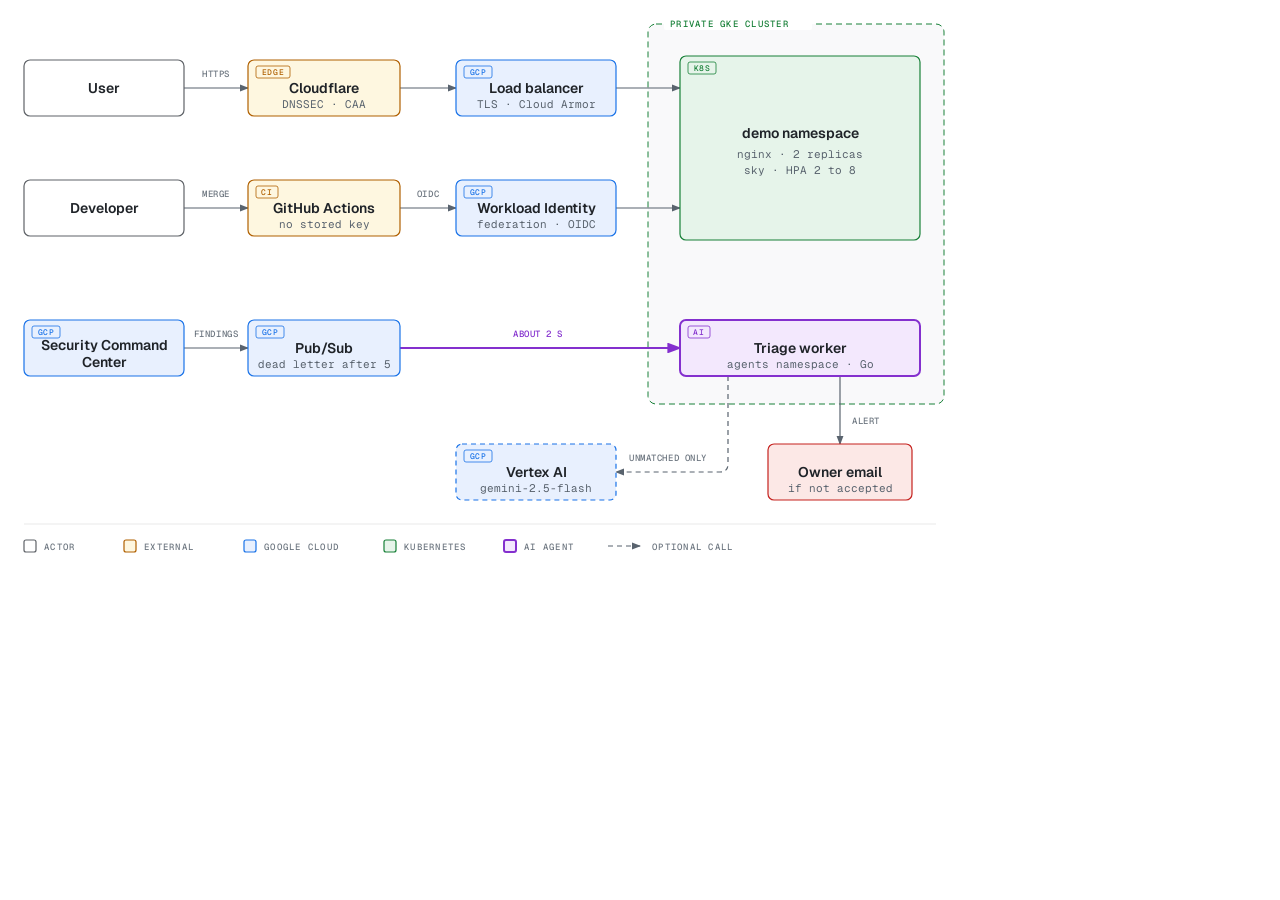
==== scripts/diagrams/overview.html @ 0a09ac09 "docs: lead the README with the triage agent, its speed and its results Co-Authored-By: Claude Opus 5" ====
<!DOCTYPE html>
<html lang="en">
<head>
<meta charset="UTF-8">
<title>Platform overview</title>
<link rel="stylesheet" href="theme.css">
</head>
<body>
<svg viewBox="0 32 960 568" width="960" height="568" xmlns="http://www.w3.org/2000/svg" role="img" aria-labelledby="overview-title overview-desc">
  <title id="overview-title">Platform overview</title>
  <desc id="overview-desc">Users reach the demo namespace through Cloudflare and a Google load balancer, a developer deploys to it through GitHub Actions and Workload Identity Federation, and Security Command Center findings reach the triage worker in the agents namespace, which calls Vertex AI for unmatched findings and alerts the owner.</desc>
  <defs>
    <marker id="arrow" markerWidth="8" markerHeight="6" refX="7" refY="3" orient="auto"><polygon class="mk" points="0 0, 8 3, 0 6"/></marker>
    <marker id="arrow-ai" markerWidth="8" markerHeight="6" refX="7" refY="3" orient="auto"><polygon class="mk ai" points="0 0, 8 3, 0 6"/></marker>
  </defs>
  <rect class="bg" y="32" width="960" height="568"/>

  <!-- Zone -->
  <rect class="zone" x="648" y="56" width="296" height="380" rx="8"/>
  <rect class="mask" x="664" y="50" width="148" height="12" rx="2"/>
  <text class="zonet" x="670" y="59">PRIVATE GKE CLUSTER</text>

  <!-- Arrows: serving -->
  <line class="a" x1="184" y1="120" x2="248" y2="120"/>
  <line class="a" x1="400" y1="120" x2="456" y2="120"/>
  <line class="a" x1="616" y1="120" x2="680" y2="120"/>
  <!-- Arrows: delivery -->
  <line class="a" x1="184" y1="240" x2="248" y2="240"/>
  <line class="a" x1="400" y1="240" x2="456" y2="240"/>
  <line class="a" x1="616" y1="240" x2="680" y2="240"/>
  <!-- Arrows: triage -->
  <line class="a" x1="184" y1="380" x2="248" y2="380"/>
  <line class="a ai" x1="400" y1="380" x2="680" y2="380"/>
  <path class="a dashed" d="M 728,408 V 496 Q 728,504 720,504 H 616"/>
  <line class="a" x1="840" y1="408" x2="840" y2="476"/>

  <!-- Arrow labels -->
  <rect class="mask" x="197" y="99" width="38" height="13" rx="2"/>
  <text class="lbl" x="216" y="109">HTTPS</text>
  <rect class="mask" x="197" y="219" width="38" height="13" rx="2"/>
  <text class="lbl" x="216" y="229">MERGE</text>
  <rect class="mask" x="412" y="219" width="32" height="13" rx="2"/>
  <text class="lbl" x="428" y="229">OIDC</text>
  <rect class="mask" x="190" y="359" width="52" height="13" rx="2"/>
  <text class="lbl" x="216" y="369">FINDINGS</text>
  <rect class="mask" x="508" y="359" width="60" height="13" rx="2"/>
  <text class="lbl ai" x="538" y="369">ABOUT 2 S</text>
  <rect class="mask" x="624" y="483" width="88" height="13" rx="2"/>
  <text class="lbl" x="668" y="493">UNMATCHED ONLY</text>
  <rect class="mask" x="848" y="446" width="40" height="13" rx="2"/>
  <text class="lbl start" x="852" y="456">ALERT</text>

  <!-- Nodes: row 1 -->
  <rect class="mask" x="24" y="92" width="160" height="56" rx="6"/>
  <rect class="n actor" x="24" y="92" width="160" height="56" rx="6"/>
  <text class="name" x="104" y="125">User</text>

  <rect class="mask" x="248" y="92" width="152" height="56" rx="6"/>
  <rect class="n ext" x="248" y="92" width="152" height="56" rx="6"/>
  <rect class="tag ext" x="256" y="98" width="34" height="12" rx="2"/>
  <text class="tagt ext" x="273" y="107">EDGE</text>
  <text class="name" x="324" y="125">Cloudflare</text>
  <text class="sub" x="324" y="140">DNSSEC · CAA</text>

  <rect class="mask" x="456" y="92" width="160" height="56" rx="6"/>
  <rect class="n gcp" x="456" y="92" width="160" height="56" rx="6"/>
  <rect class="tag gcp" x="464" y="98" width="28" height="12" rx="2"/>
  <text class="tagt gcp" x="478" y="107">GCP</text>
  <text class="name" x="536" y="125">Load balancer</text>
  <text class="sub" x="536" y="140">TLS · Cloud Armor</text>

  <!-- Nodes: row 2 -->
  <rect class="mask" x="24" y="212" width="160" height="56" rx="6"/>
  <rect class="n actor" x="24" y="212" width="160" height="56" rx="6"/>
  <text class="name" x="104" y="245">Developer</text>

  <rect class="mask" x="248" y="212" width="152" height="56" rx="6"/>
  <rect class="n ext" x="248" y="212" width="152" height="56" rx="6"/>
  <rect class="tag ext" x="256" y="218" width="22" height="12" rx="2"/>
  <text class="tagt ext" x="267" y="227">CI</text>
  <text class="name" x="324" y="245">GitHub Actions</text>
  <text class="sub" x="324" y="260">no stored key</text>

  <rect class="mask" x="456" y="212" width="160" height="56" rx="6"/>
  <rect class="n gcp" x="456" y="212" width="160" height="56" rx="6"/>
  <rect class="tag gcp" x="464" y="218" width="28" height="12" rx="2"/>
  <text class="tagt gcp" x="478" y="227">GCP</text>
  <text class="name" x="536" y="245">Workload Identity</text>
  <text class="sub" x="536" y="260">federation · OIDC</text>

  <!-- Nodes: row 3 -->
  <rect class="mask" x="24" y="352" width="160" height="56" rx="6"/>
  <rect class="n gcp" x="24" y="352" width="160" height="56" rx="6"/>
  <rect class="tag gcp" x="32" y="358" width="28" height="12" rx="2"/>
  <text class="tagt gcp" x="46" y="367">GCP</text>
  <text class="name" x="104" y="382">Security Command</text>
  <text class="name" x="104" y="399">Center</text>

  <rect class="mask" x="248" y="352" width="152" height="56" rx="6"/>
  <rect class="n gcp" x="248" y="352" width="152" height="56" rx="6"/>
  <rect class="tag gcp" x="256" y="358" width="28" height="12" rx="2"/>
  <text class="tagt gcp" x="270" y="367">GCP</text>
  <text class="name" x="324" y="385">Pub/Sub</text>
  <text class="sub" x="324" y="400">dead letter after 5</text>

  <!-- Nodes: cluster -->
  <rect class="mask" x="680" y="88" width="240" height="184" rx="6"/>
  <rect class="n k8s" x="680" y="88" width="240" height="184" rx="6"/>
  <rect class="tag k8s" x="688" y="94" width="28" height="12" rx="2"/>
  <text class="tagt k8s" x="702" y="103">K8S</text>
  <text class="name" x="800" y="170">demo namespace</text>
  <text class="sub" x="800" y="190">nginx · 2 replicas</text>
  <text class="sub" x="800" y="206">sky · HPA 2 to 8</text>

  <rect class="mask" x="680" y="352" width="240" height="56" rx="6"/>
  <rect class="n ai" x="680" y="352" width="240" height="56" rx="6"/>
  <rect class="tag ai" x="688" y="358" width="22" height="12" rx="2"/>
  <text class="tagt ai" x="699" y="367">AI</text>
  <text class="name" x="800" y="385">Triage worker</text>
  <text class="sub" x="800" y="400">agents namespace · Go</text>

  <!-- Nodes: row 4 -->
  <rect class="mask" x="456" y="476" width="160" height="56" rx="6"/>
  <rect class="n gcp dashed" x="456" y="476" width="160" height="56" rx="6"/>
  <rect class="tag gcp" x="464" y="482" width="28" height="12" rx="2"/>
  <text class="tagt gcp" x="478" y="491">GCP</text>
  <text class="name" x="536" y="509">Vertex AI</text>
  <text class="sub" x="536" y="524">gemini-2.5-flash</text>

  <rect class="mask" x="768" y="476" width="144" height="56" rx="6"/>
  <rect class="n alert" x="768" y="476" width="144" height="56" rx="6"/>
  <text class="name" x="840" y="509">Owner email</text>
  <text class="sub" x="840" y="524">if not accepted</text>

  <!-- Legend -->
  <line class="rule" x1="24" y1="556" x2="936" y2="556"/>
  <rect class="n actor" x="24" y="572" width="12" height="12" rx="2"/>
  <text class="eyebrow" x="44" y="582">ACTOR</text>
  <rect class="n ext" x="124" y="572" width="12" height="12" rx="2"/>
  <text class="eyebrow" x="144" y="582">EXTERNAL</text>
  <rect class="n gcp" x="244" y="572" width="12" height="12" rx="2"/>
  <text class="eyebrow" x="264" y="582">GOOGLE CLOUD</text>
  <rect class="n k8s" x="384" y="572" width="12" height="12" rx="2"/>
  <text class="eyebrow" x="404" y="582">KUBERNETES</text>
  <rect class="n ai" x="504" y="572" width="12" height="12" rx="2"/>
  <text class="eyebrow" x="524" y="582">AI AGENT</text>
  <line class="a dashed" x1="608" y1="578" x2="640" y2="578"/>
  <text class="eyebrow" x="652" y="582">OPTIONAL CALL</text>
</svg>
</body>
</html>
---- scripts/diagrams/theme.css ----
/* Shared tokens for the README diagrams, in the palette the Mermaid diagrams use. */
@import url('https://fonts.googleapis.com/css2?family=Geist:wght@400;500;600&family=Geist+Mono:wght@400;500&display=swap');

:root {
  --paper: #ffffff;
  --ink: #1f2328;
  --muted: #59636e;
  --soft: #6e7781;
  --rule: rgba(31, 35, 40, 0.12);
  --zone: rgba(31, 35, 40, 0.025);
  --gcp: #1a73e8;      --gcp-tint: #e8f0fe;
  --k8s: #188038;      --k8s-tint: #e6f4ea;
  --ai: #8430ce;       --ai-tint: #f3e8fd;
  --ext: #b06000;      --ext-tint: #fef7e0;
  --alert: #c5221f;    --alert-tint: #fce8e6;
  --actor: #5f6368;    --actor-tint: #ffffff;
  --sans: 'Geist', system-ui, sans-serif;
  --mono: 'Geist Mono', ui-monospace, monospace;
}

@media (prefers-color-scheme: dark) {
  :root {
    --paper: #0d1117;
    --ink: #e6edf3;
    --muted: #9198a1;
    --soft: #8b949e;
    --rule: rgba(230, 237, 243, 0.14);
    --zone: rgba(230, 237, 243, 0.03);
    --gcp: #6ea8fe;      --gcp-tint: #0f2340;
    --k8s: #56d364;      --k8s-tint: #0f2a17;
    --ai: #c297ff;       --ai-tint: #261a3d;
    --ext: #e3b341;      --ext-tint: #2a2210;
    --alert: #ff7b72;    --alert-tint: #3a1614;
    --actor: #9198a1;    --actor-tint: #0d1117;
  }
}

* { margin: 0; padding: 0; box-sizing: border-box; }
html, body { background: var(--paper); }
svg { display: block; }

.bg { fill: var(--paper); }
.mask { fill: var(--paper); }

.n { stroke-width: 1.2; }
.n.gcp { fill: var(--gcp-tint); stroke: var(--gcp); }
.n.k8s { fill: var(--k8s-tint); stroke: var(--k8s); }
.n.ai { fill: var(--ai-tint); stroke: var(--ai); stroke-width: 2; }
.n.ext { fill: var(--ext-tint); stroke: var(--ext); }
.n.alert { fill: var(--alert-tint); stroke: var(--alert); }
.n.actor { fill: var(--actor-tint); stroke: var(--actor); }
.n.dashed { stroke-dasharray: 5 4; }

.tag { fill: none; stroke-width: 0.8; }
.tag.gcp { stroke: var(--gcp); } .tagt.gcp { fill: var(--gcp); }
.tag.k8s { stroke: var(--k8s); } .tagt.k8s { fill: var(--k8s); }
.tag.ai { stroke: var(--ai); } .tagt.ai { fill: var(--ai); }
.tag.ext { stroke: var(--ext); } .tagt.ext { fill: var(--ext); }
.tag.alert { stroke: var(--alert); } .tagt.alert { fill: var(--alert); }
.tag.actor { stroke: var(--actor); } .tagt.actor { fill: var(--actor); }
.tagt { font: 500 8px var(--mono); letter-spacing: 0.08em; text-anchor: middle; }

.name { fill: var(--ink); font: 600 14px var(--sans); text-anchor: middle; }
.sub { fill: var(--muted); font: 400 11px var(--mono); text-anchor: middle; }
.lbl { fill: var(--soft); font: 500 9px var(--mono); letter-spacing: 0.06em; text-anchor: middle; }
.lbl.ai { fill: var(--ai); }
.lbl.start { text-anchor: start; }
.eyebrow { fill: var(--soft); font: 500 9px var(--mono); letter-spacing: 0.14em; }
.title { fill: var(--ink); font: 600 17px var(--sans); }
.note { fill: var(--muted); font: 400 12px var(--sans); }
.note.strong { fill: var(--ink); font-weight: 600; }

.a { fill: none; stroke: var(--muted); stroke-width: 1.2; marker-end: url(#arrow); }
.a.ai { stroke: var(--ai); stroke-width: 1.8; marker-end: url(#arrow-ai); }
.a.alert { stroke: var(--alert); marker-end: url(#arrow-alert); }
.a.dashed { stroke-dasharray: 5 4; }
.mk { fill: var(--muted); }
.mk.ai { fill: var(--ai); }
.mk.alert { fill: var(--alert); }

.zone { fill: var(--zone); stroke: var(--k8s); stroke-width: 1; stroke-dasharray: 6 4; }
.zonet { fill: var(--k8s); font: 500 9px var(--mono); letter-spacing: 0.14em; }
.rule { stroke: var(--rule); stroke-width: 0.8; }

.grid { stroke: var(--rule); stroke-width: 0.8; }
.axis { stroke: var(--soft); stroke-width: 1; }
.tick { fill: var(--muted); font: 400 10px var(--mono); }
.cat { fill: var(--ink); font: 600 13px var(--sans); }
.bar.base { fill: var(--rule); stroke: var(--muted); stroke-width: 1; }
.bar.focal { fill: var(--ai-tint); stroke: var(--ai); stroke-width: 1.4; }
.bar.gcp { fill: var(--gcp-tint); stroke: var(--gcp); stroke-width: 1; }
.bar.k8s { fill: var(--k8s-tint); stroke: var(--k8s); stroke-width: 1; }
.val { fill: var(--muted); font: 500 11px var(--mono); text-anchor: middle; }
.val.ai { fill: var(--ai); }
.val.start { text-anchor: start; }
.whisker { stroke: var(--ai); stroke-width: 1.4; }
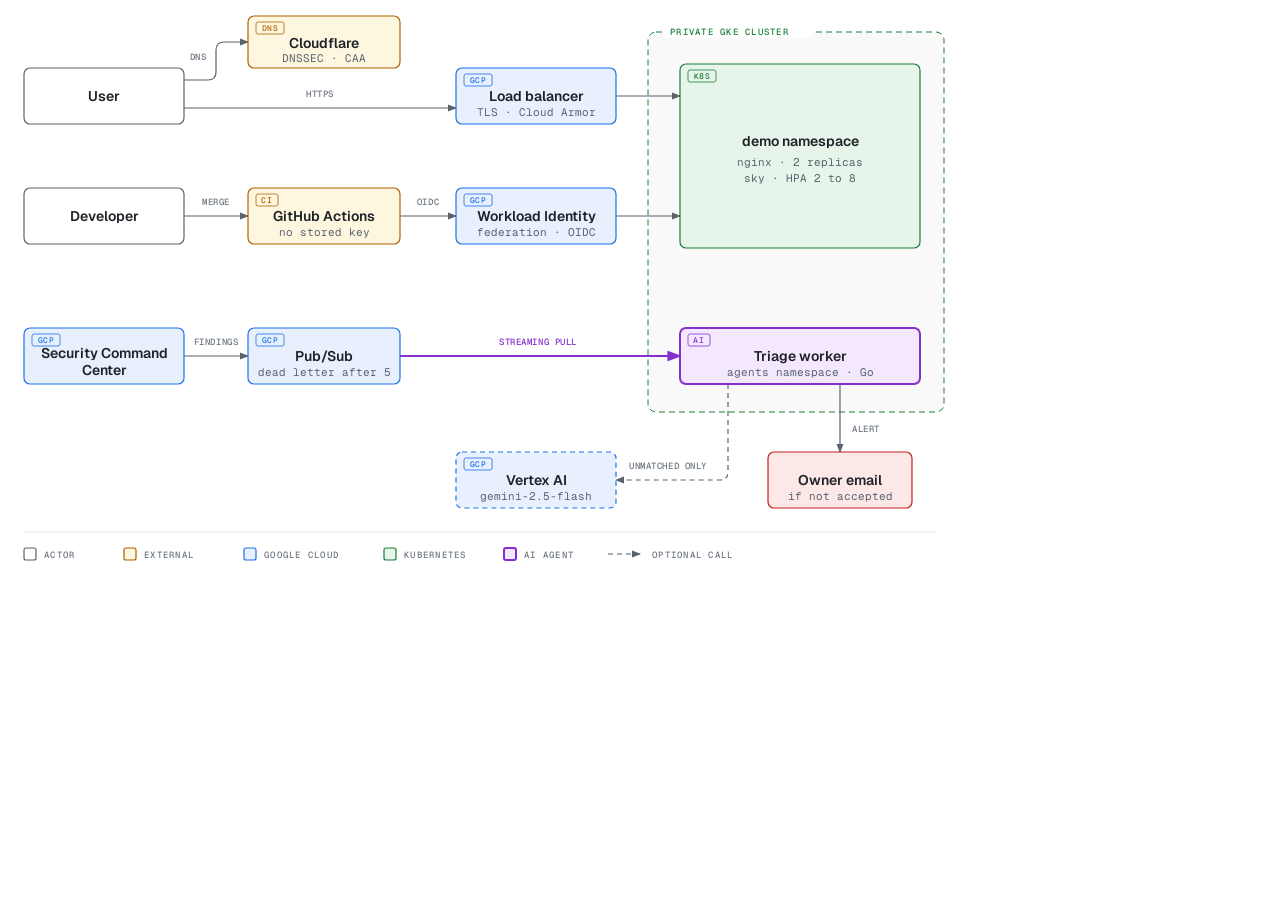
==== commit 3136065c: "docs: correct the DNS path, the model path sum and the guardrail claims Co-Authored-By: Claude Opus " ====
--- a/scripts/diagrams/overview.html
+++ b/scripts/diagrams/overview.html
@@ -6,14 +6,14 @@
 <link rel="stylesheet" href="theme.css">
 </head>
 <body>
-<svg viewBox="0 32 960 568" width="960" height="568" xmlns="http://www.w3.org/2000/svg" role="img" aria-labelledby="overview-title overview-desc">
+<svg viewBox="0 24 960 576" width="960" height="576" xmlns="http://www.w3.org/2000/svg" role="img" aria-labelledby="overview-title overview-desc">
   <title id="overview-title">Platform overview</title>
-  <desc id="overview-desc">Users reach the demo namespace through Cloudflare and a Google load balancer, a developer deploys to it through GitHub Actions and Workload Identity Federation, and Security Command Center findings reach the triage worker in the agents namespace, which calls Vertex AI for unmatched findings and alerts the owner.</desc>
+  <desc id="overview-desc">Users resolve the domain at Cloudflare and reach the demo namespace through a Google load balancer, a developer deploys to it through GitHub Actions and Workload Identity Federation, and Security Command Center findings reach the triage worker in the agents namespace, which calls Vertex AI for unmatched findings and alerts the owner.</desc>
   <defs>
     <marker id="arrow" markerWidth="8" markerHeight="6" refX="7" refY="3" orient="auto"><polygon class="mk" points="0 0, 8 3, 0 6"/></marker>
     <marker id="arrow-ai" markerWidth="8" markerHeight="6" refX="7" refY="3" orient="auto"><polygon class="mk ai" points="0 0, 8 3, 0 6"/></marker>
   </defs>
-  <rect class="bg" y="32" width="960" height="568"/>
+  <rect class="bg" y="24" width="960" height="576"/>
 
   <!-- Zone -->
   <rect class="zone" x="648" y="56" width="296" height="380" rx="8"/>
@@ -21,8 +21,8 @@
   <text class="zonet" x="670" y="59">PRIVATE GKE CLUSTER</text>
 
   <!-- Arrows: serving -->
-  <line class="a" x1="184" y1="120" x2="248" y2="120"/>
-  <line class="a" x1="400" y1="120" x2="456" y2="120"/>
+  <path class="a" d="M 184,104 H 208 Q 216,104 216,96 V 74 Q 216,66 224,66 H 248"/>
+  <line class="a" x1="184" y1="132" x2="456" y2="132"/>
   <line class="a" x1="616" y1="120" x2="680" y2="120"/>
   <!-- Arrows: delivery -->
   <line class="a" x1="184" y1="240" x2="248" y2="240"/>
@@ -35,16 +35,18 @@
   <line class="a" x1="840" y1="408" x2="840" y2="476"/>
 
   <!-- Arrow labels -->
-  <rect class="mask" x="197" y="99" width="38" height="13" rx="2"/>
-  <text class="lbl" x="216" y="109">HTTPS</text>
+  <rect class="mask" x="186" y="74" width="24" height="13" rx="2"/>
+  <text class="lbl" x="198" y="84">DNS</text>
+  <rect class="mask" x="301" y="111" width="38" height="13" rx="2"/>
+  <text class="lbl" x="320" y="121">HTTPS</text>
   <rect class="mask" x="197" y="219" width="38" height="13" rx="2"/>
   <text class="lbl" x="216" y="229">MERGE</text>
   <rect class="mask" x="412" y="219" width="32" height="13" rx="2"/>
   <text class="lbl" x="428" y="229">OIDC</text>
   <rect class="mask" x="190" y="359" width="52" height="13" rx="2"/>
   <text class="lbl" x="216" y="369">FINDINGS</text>
-  <rect class="mask" x="508" y="359" width="60" height="13" rx="2"/>
-  <text class="lbl ai" x="538" y="369">ABOUT 2 S</text>
+  <rect class="mask" x="494" y="359" width="88" height="13" rx="2"/>
+  <text class="lbl ai" x="538" y="369">STREAMING PULL</text>
   <rect class="mask" x="624" y="483" width="88" height="13" rx="2"/>
   <text class="lbl" x="668" y="493">UNMATCHED ONLY</text>
   <rect class="mask" x="848" y="446" width="40" height="13" rx="2"/>
@@ -55,12 +57,12 @@
   <rect class="n actor" x="24" y="92" width="160" height="56" rx="6"/>
   <text class="name" x="104" y="125">User</text>
 
-  <rect class="mask" x="248" y="92" width="152" height="56" rx="6"/>
-  <rect class="n ext" x="248" y="92" width="152" height="56" rx="6"/>
-  <rect class="tag ext" x="256" y="98" width="34" height="12" rx="2"/>
-  <text class="tagt ext" x="273" y="107">EDGE</text>
-  <text class="name" x="324" y="125">Cloudflare</text>
-  <text class="sub" x="324" y="140">DNSSEC · CAA</text>
+  <rect class="mask" x="248" y="40" width="152" height="52" rx="6"/>
+  <rect class="n ext" x="248" y="40" width="152" height="52" rx="6"/>
+  <rect class="tag ext" x="256" y="46" width="28" height="12" rx="2"/>
+  <text class="tagt ext" x="270" y="55">DNS</text>
+  <text class="name" x="324" y="72">Cloudflare</text>
+  <text class="sub" x="324" y="86">DNSSEC · CAA</text>
 
   <rect class="mask" x="456" y="92" width="160" height="56" rx="6"/>
   <rect class="n gcp" x="456" y="92" width="160" height="56" rx="6"/>
